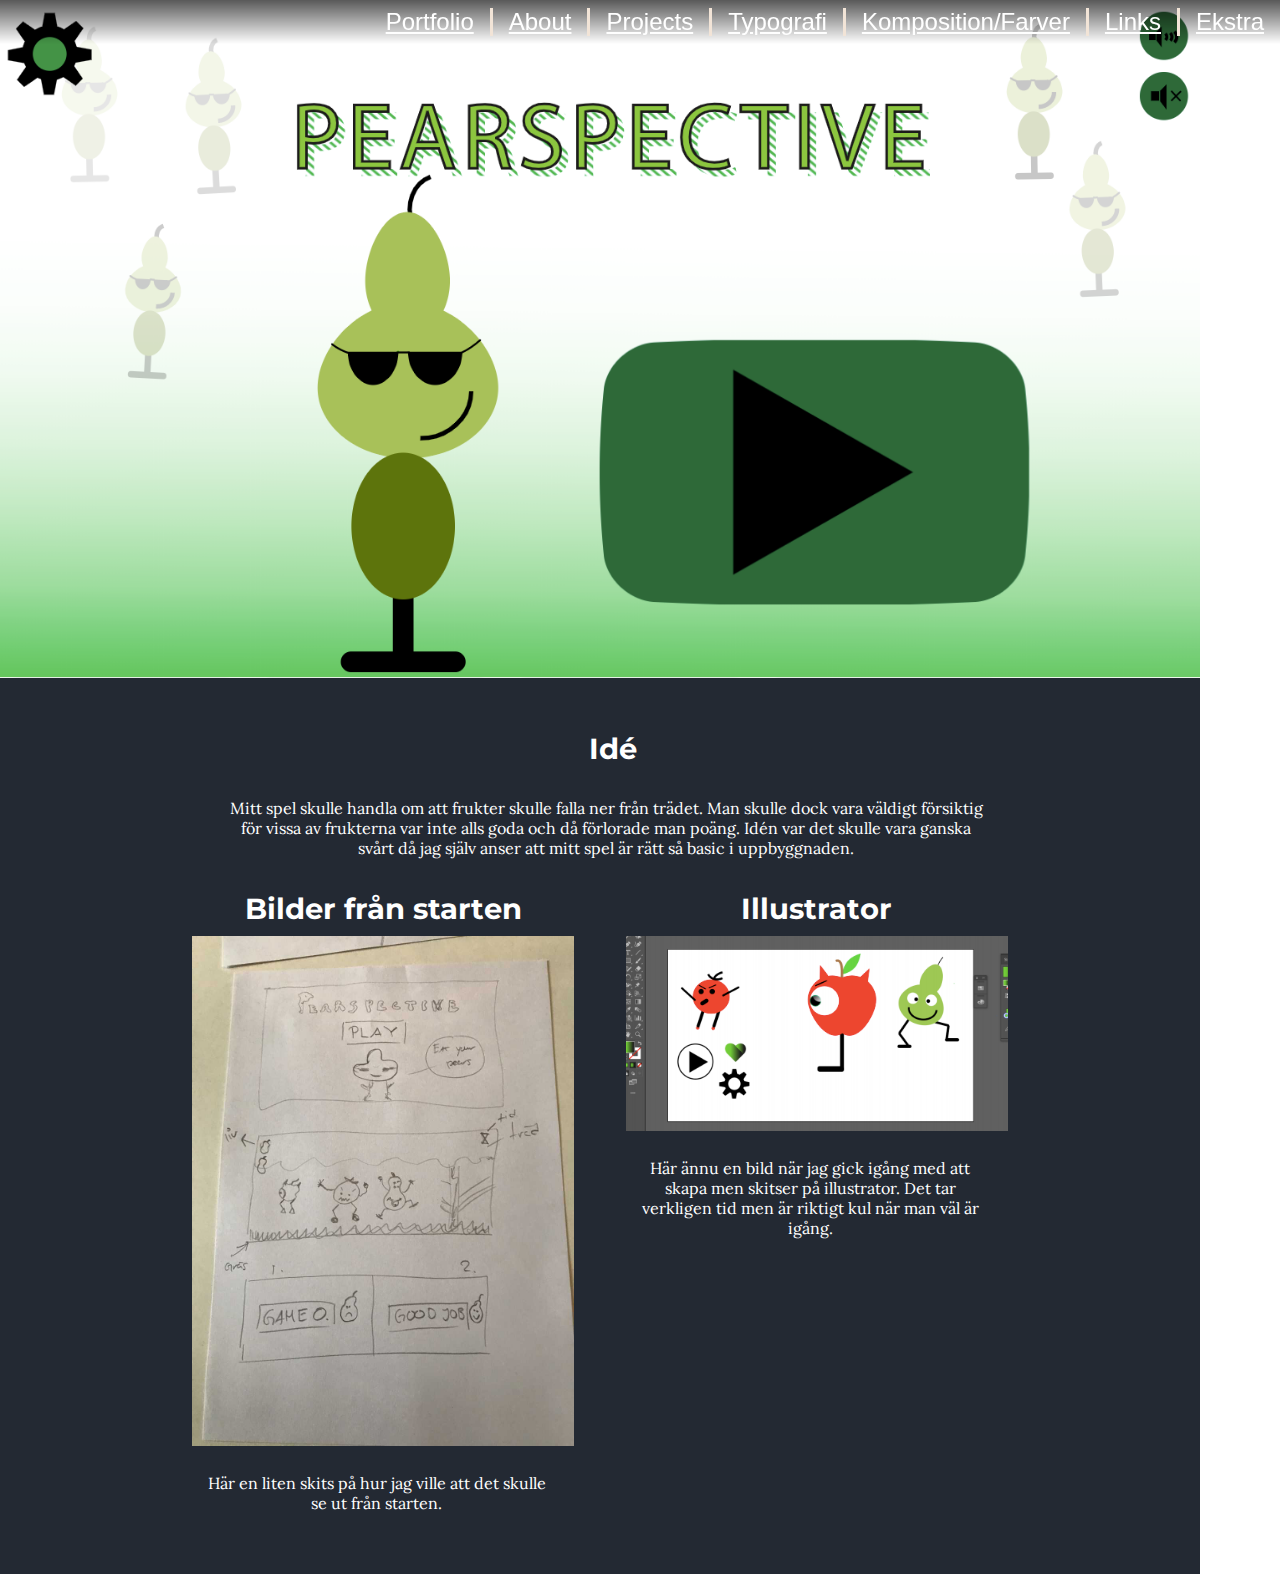
==== anima_dok.html @ 9ce1fdd4 "Fredag" ====
<!DOCTYPE html>
<html lang="da">

<head>
    <meta charset="utf-8">
    <meta name="viewport" content="width=device-width, initial-scale=1.0">
    <title>animation</title>
    <link rel="stylesheet" href="style.css">
    <link href="https://fonts.googleapis.com/css?family=Lora|Montserrat&display=swap" rel="stylesheet">

</head>

<body class="animation">
    <header>
        <nav>
            <a href="#splash">Portfolio</a>

            <a href="index.html">About</a>

            <a href="#eksempler">Projects</a>

            <a href="#typografi">Typografi</a>

            <a href="#komposition_farver">Komposition/Farver</a>

            <a href="#links">Links</a>

            <a href="#ekstra">Ekstra</a>



        </nav>
    </header>




    <section id="spillet">
        <div id="startspillet">
            <a href="http://127.0.0.1:51051/index.html"><img src="fyrasplash/anime.png" alt="animation"></a>
        </div>

    </section>
    <section id="beskrivelse">
        <div id="sectionwrapper">
            <div id="ide">
                <h2>Idé</h2>
                <p>Mitt spel skulle handla om att frukter skulle falla ner från trädet. Man skulle dock vara väldigt försiktig för vissa av frukterna var inte alls goda och då förlorade man poäng. Idén var det skulle vara ganska svårt då jag själv anser att mitt spel är rätt så basic i uppbyggnaden. </p>
            </div>
        </div>
        <div id="sectionwrapper">
            <div id="pitch">
                <h2>Bilder från starten</h2>
                <img src="doku/spil.jpeg">
                <p>Här en liten skits på hur jag ville att det skulle se ut från starten. </p>
            </div>
            <div id="maalgruppebeskrivelse">
                <h2>Illustrator</h2>
                <img src="doku/animacion.png">
                <p>Här ännu en bild när jag gick igång med att skapa men skitser på illustrator. Det tar verkligen tid men är riktigt kul när man väl är igång. </p>
            </div>
        </div>
    </section>
</body>

</html>
---- style.css ----
* {
    box-sizing: border-box;
}


body {
    margin: 0;
    /*background-color: aqua;*/

}



img {
    width: 100%;

}

figure {
    margin: 0;
}

/* GÖR SÅ ATT DET HELA TRYCKS IN */

section,
footer {
    max-width: 1200px;
    margin: 0 auto;
}



/* SLUT PÅ DET */

header {
    position: fixed;
    top: 0;
}

@font-face {
    font-family: 'Mukta', sans-serif;
    font-family: 'Roboto', sans-serif;

}




/*** GENERELLA INSTÄLLNINGAR ***/


/*********menu*********/

/* unvisited link */
header nav a:link {
    color: white;
}

/* visited link */
header nav a:visited {
    color: darkgrey;
}

/* mouse over link */
header nav a:hover {
    color: black;
}

/* selected link */
header nav a:active {
    color: black;
}

header {
    position: fixed;
    background: linear-gradient(to bottom, rgba(0, 0, 0, 0.65) 0%, rgba(0, 0, 0, 0) 100%);
    width: 100%;
}

header nav {
    display: flex;
    flex-direction: column;
    align-items: flex-end;
    font-size: 2rem;
    margin: 1rem 1.5rem;

}

header nav a {
    font-size: 1.5rem;
    font-family: 'Mukta', sans-serif;
    margin: 0.25rem 0;
    padding: 0.25rem 0;
}

@media only screen and (min-width:1200px) {
    header {
        /*background-color: rgba(2, 2, 2, 2, 2);*/
    }



    header nav {
        flex-direction: row;
        justify-content: flex-end;
        margin: 0.5rem;
    }

    header nav a {
        font-size: 1.5rem;
        margin: 0 0.5rem;
        padding: 0 1rem 0 0;
        border-right: 0.2rem solid #f2e4d7;
    }

    header nav a:last-child {
        border-right: none;
        padding: 0;
    }
}

/****************************  Menu slut  ****************************/



/** ALLA DIVS MED COL HAR PADDING **/
.col {
    padding: 15px;
}

/*** SLUT ********/


/**** SPLASH BILLDEN ***/


#splash {
    width: 100vw;
    height: 100vh;
    max-width: none;
    background-image: url(Billede1.png);
    background-size: cover;
    background-position: 55% 0%;
}


/**** SLUT ***/


/*** OM MIG SEKTIONEN ***/




#om .sectionwrapper {
    display: flex;
    flex-wrap: wrap;
}


#om .col {
    flex-grow: 2;
    flex-basis: 600px;
}

.pic {
    flex-grow: 1;
    flex-basis: 300px;
}

#om {
    background-color: lightgray;

}



#eksempler .sectionwrapper {
    display: flex;
    flex-wrap: wrap;

}

#eksempler .col {
    flex-grow: 1;
    flex-basis: 550px;
    /* child */
    display: flex;
    flex-direction: column;
    justify-content: space-between;
}

#eksempler {
    background-color: lightgray;

}

#typografi .sectionwrapper {
    display: flex;
    flex-wrap: wrap;
}

#typografi img {
    width: 100%;
}

#typografi .col_wide {
    flex-grow: 3;
    flex-basis: 300px;
}

#typografi .top {
    display: flex;
    flex-direction: row-reverse;
    flex-wrap: wrap-reverse;


}

#typografi .image {
    flex-grow: 1;
    flex-basis: 300px;
    flex-wrap: wrap;
    padding: 10px;
    margin: 10px;
}

#typografi .txt {
    flex-grow: 1;
    flex-basis: 300px;
    padding: 10px;
    margin: 10px;
}

#typografi .bottom {
    display: flex;
    flex-wrap: wrap;
    padding: 10px;
    margin: 10px;


}

#typografi .col_narrow {
    flex-grow: 1;
    flex-basis: 300px;
    padding: 10px;
    margin: 10px;
}

#typografi {
    background-color: #BE9F86;
}

#komposition_farver .sectionwrapper {
    display: flex;
    flex-wrap: wrap;

}

#komposition_farver .col_wide {
    /* child */
    flex-grow: 1;
    flex-basis: 750px;
    /* parent*/
    display: flex;

}



#komposition_farver .content {
    flex-direction: column;
    flex-basis: 400px;
    padding: 10px;
    margin: 10px;

}

.space {
    padding: 10px;
    margin: 10px;
}

.space2 {
    padding: 10px;
    margin: 10px;
}

.space3 {
    padding: 10px;
    margin: 10px;
}

.space4 {
    padding: 10px;
    margin: 10px;
}

.space5 {
    padding: 10px;
    margin: 10px;
}




#komposition_farver .colors {
    flex-direction: column;
    flex-basis: 200px;
    padding: 10px;
    margin: 10px;



}

#komposition_farver .col_narrow {
    flex-grow: 1;
    flex-basis: 250px;
    padding: 10px;
    margin: 10px;

}


#komposition_farver {
    background-color: beige;
}

#links .sectionwrapper {
    display: flex;
    flex-wrap: wrap;
    padding: 10px;
}



#links {
    background-color: #BE9F86;
    font-family: 'mukta';
}

#links a:hover {
    color: white;
    background-color: sandybrown;

}

#ekstra .sectionwrapper {
    display: flex;
    flex-wrap: wrap;
    justify-content: center;
}

#ekstra {
    background-color: beige;
}


#ekstra .content {
    flex-basis: 300px;

}


p {
    font-family: 'mukta';
    font-size: 1rem;
    padding: 10px;
    margin: 10px;
}


/*.colors {
    display: flex;
    justify-content: space-between;
    flex-wrap: wrap;
    margin-top: 100px;
    margin-bottom: 100px;
    margin-left: 80px;
    margin-right: 80px;

}*/

.colorbox {
    height: 200px;
    width: 200px;
}

.colorbox2 {
    height: 80px;
    width: 80px;
}

.color1 {
    background-color: #BE9F86;
}

.color2 {
    background-color: #D76B2B;
}

.color3 {
    background-color: #BD4D1C;
}

.color4 {
    background-color: #F2C3B7;
}

.color5 {
    background-color: #700D03;
}



.hone {
    font-size: 2rem;
    font-family: 'Roboto', sans-serif;
    color: #1d1d1d;
    text-transform: uppercase;
    padding: 10px;
}

h1 {
    font-size: 3rem;
    font-family: 'Roboto', sans-serif;
    color: #1d1d1d;
    text-transform: uppercase;
    padding: 10px;
    margin: 10px;
}

h2 {
    font-size: 2rem;
    font-family: 'Roboto', sans-serif;
    color: #1d1d1d;
    padding: 10px;
    margin: 10px;

}

h3 {
    font-size: 1.2rem;
    font-family: 'Mukta', sans-serif;
    color: #1d1d1d;
    font-weight: 900;
    padding: 10px;
    margin: 10px;
    font-weight: bold;

}



h4 {
    font-size: 1rem;
    font-family: 'Mukta', sans-serif;
    color: #BD4D1C;
    padding: 20px;
    margin: 10px;
}




/*** ANIMATIONS DOKUMENT START **/


.animation h2 {
    color: white;
    font-size: 1.8rem;
    margin: 0vw;
    font-family: 'Montserrat', sans-serif;
    font-weight: bold;
    text-align: center;
}

.animation h3 {
    color: white;
    font-size: 1.2rem;
    margin: 0.5vw 0.5vw 0.5vw 0vw;
    font-family: 'Montserrat', sans-serif;

}

.animation p {
    color: white;
    font-size: 1rem;
    margin: 1vw 1vw 1vw 0vw;
    font-family: 'Lora', sans-serif;
}

#spillet {
    background-color: #232933;
    margin: 0vw;
    padding: 0vw;
}

#startspillet {
    margin: 0vw;
    padding: 0vw;

}

#beskrivelse {
    background-color: #232933;
    margin: 0vw 0vw;
    padding: 3vw 15vw;
    /**outline: 0.2px solid #FB9136;**/
}

#beskrivelse #sectionwrapper {
    display: flex;
    flex-wrap: wrap;
    text-align: center;

}

#beskrivelse #pitch {
    flex-grow: 1;
    flex-basis: 200px;
    margin: 0vw 2vw 0vw 0vw;
}

#beskrivelse #maalgruppebeskrivelse {
    flex-grow: 1;
    flex-basis: 200px;
    margin: 0vw 0vw 0vw 2vw;
}

/*#beskrivelse #medlemmer, {
    flex-grow: 1;
    flex-basis: 200px;
    margin: 0vw 2vw 0vw 0vw;
} */

#beskrivelse #ide {
    flex-grow: 1;
    flex-basis: 200px;
    margin: 0vw 0vw 0vw 2vw;
}


/**** UX DOKUMENTATION ***/


.galleri h2 {
    color: white;
    font-size: 1.8rem;
    margin: 0vw;
    font-family: 'Montserrat', sans-serif;
    font-weight: bold;
    text-align: center;
}

.galleri h3 {
    color: white;
    font-size: 1.2rem;
    margin: 0.5vw 0.5vw 0.5vw 0vw;
    font-family: 'Montserrat', sans-serif;

}

.galleri p {
    color: white;
    font-size: 1rem;
    margin: 1vw 1vw 1vw 0vw;
    font-family: 'Lora', sans-serif;
}

#prototyp {
    background-color: #232933;
    margin: 0vw;
    padding: 0vw;
}

#startprototyp {
    margin: 0vw;
    padding: 0vw;

}

#beskrivelsen {
    background-color: #232933;
    margin: 0vw 0vw;
    padding: 3vw 15vw;
    /**outline: 0.2px solid #FB9136;**/
}

#beskrivelsen #sectionwrappern {
    display: flex;
    flex-wrap: wrap;
    text-align: center;

}

#beskrivelsen #pitchn {
    flex-grow: 1;
    flex-basis: 200px;
    margin: 0vw 2vw 0vw 0vw;
}

#beskrivelsen #maalgruppebeskrivelsen {
    flex-grow: 1;
    flex-basis: 200px;
    margin: 0vw 0vw 0vw 2vw;
}

/*#beskrivelse #medlemmer, {
    flex-grow: 1;
    flex-basis: 200px;
    margin: 0vw 2vw 0vw 0vw;
} */

#beskrivelsen #iden {
    flex-grow: 1;
    flex-basis: 200px;
    margin: 0vw 0vw 0vw 2vw;
}


/** SLUT UX DOK ***/















/*.sectionwrapper {
    display: flex;
    flex-wrap: wrap;
    padding: 10px;

} */







/*** MEDIA QUERY FÖR MINA PROJECTS ***/



@media only screen and (min-width: 800px) {
    #eksempler .col {
        flex-basis: 200px;
    }

}
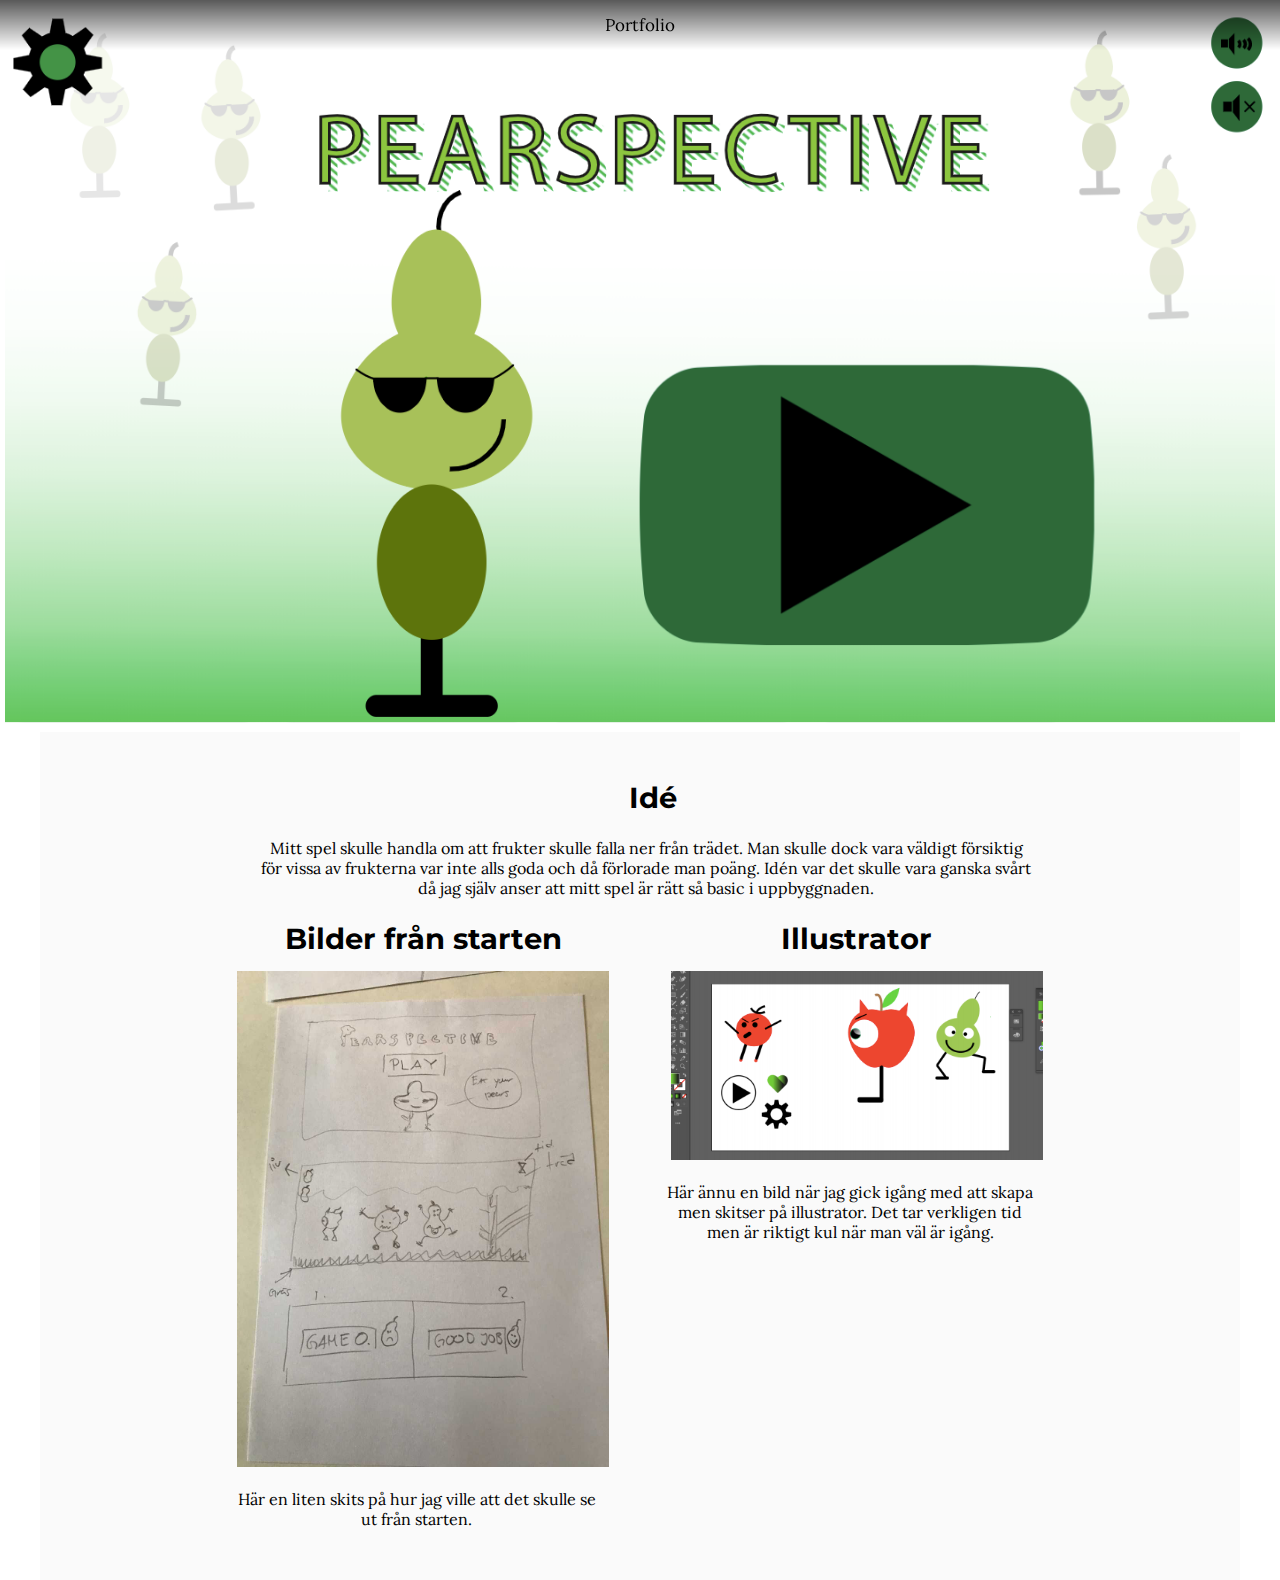
==== commit acf52931: "tisdag" ====
--- a/anima_dok.html
+++ b/anima_dok.html
@@ -12,24 +12,23 @@
 
 <body class="animation">
     <header>
-        <nav>
-            <a href="#splash">Portfolio</a>
-
-            <a href="index.html">About</a>
-
-            <a href="#eksempler">Projects</a>
-
-            <a href="#typografi">Typografi</a>
-
-            <a href="#komposition_farver">Komposition/Farver</a>
-
-            <a href="#links">Links</a>
-
-            <a href="#ekstra">Ekstra</a>
+        <div class="topnav">
+            <nav>
+                <a href="index.html">Portfolio</a>
 
 
+            </nav>
+        </div>
+        <!--burger menu-->
+        <div class="burgermenu">
+            <nav>
+                <div id="menuknap">☰</div>
+                <ul id="menu" class="hidden">
+                    <li><a href="index.html">Portfolio</a></li>
 
-        </nav>
+                </ul>
+            </nav>
+        </div>
     </header>
 
 
@@ -61,6 +60,8 @@
             </div>
         </div>
     </section>
+    <script src="script.js"></script>
+    <footer></footer>
 </body>
 
 </html>
--- a/style.css
+++ b/style.css
@@ -5,7 +5,6 @@
 
 body {
     margin: 0;
-    /*background-color: aqua;*/
 
 }
 
@@ -13,6 +12,7 @@
 
 img {
     width: 100%;
+    padding: 5px;
 
 }
 
@@ -20,8 +20,59 @@
     margin: 0;
 }
 
+font-family: 'Lora',
+serif;
+font-family: 'Montserrat',
+sans-serif;
+
+
+
+p {
+    font-family: 'Lora', serif;
+    font-size: 1rem;
+    padding: 10px;
+    margin: 10px;
+}
+
+/** MELLANRUM PÅ LINKS TEXTEN **/
+
+li {
+    padding: 5px;
+    margin: 5px;
+
+}
+
+/**** SLUT PÅ LINKS TEXT ***/
+
+h1 {
+    font-size: 2.5rem;
+    font-family: 'Montserrat'sans-serif;
+    color: #1d1d1d;
+    text-transform: uppercase;
+    padding: 10px;
+    margin: 10px;
+}
+
+h2 {
+    font-size: 2rem;
+    font-family: 'Montserrat'sans-serif;
+    color: #1d1d1d;
+    padding: 10px;
+    margin: 10px;
+
+}
+
+h3 {
+    font-size: 1.2rem;
+    font-family: 'Montserrat'sans-serif;
+    color: #1d1d1d;
+    padding: 10px;
+    margin: 10px;
+    font-weight: bold;
+
+}
+
 /* GÖR SÅ ATT DET HELA TRYCKS IN */
-
 section,
 footer {
     max-width: 1200px;
@@ -30,6 +81,7 @@
 
 
 
+
 /* SLUT PÅ DET */
 
 header {
@@ -37,13 +89,6 @@
     top: 0;
 }
 
-@font-face {
-    font-family: 'Mukta', sans-serif;
-    font-family: 'Roboto', sans-serif;
-
-}
-
-
 
 
 /*** GENERELLA INSTÄLLNINGAR ***/
@@ -51,71 +96,121 @@
 
 /*********menu*********/
 
-/* unvisited link */
-header nav a:link {
+
+.hidden {
+    display: none;
+}
+
+/*burger menu*/
+#menu .hidden {
+    display: none;
+    transform: scale(0);
+    transform: translateX(-100%);
+    opacity: 0;
+
+}
+
+a {
+    color: black;
+    text-decoration: none;
+    font-family: 'Lora', sans-serif;
+    font-size: 1rem;
+    color: #000000;
+    margin-bottom: 0;
+}
+
+
+#menu a {
+    line-height: 3rem;
+}
+
+#menu li {
+    padding-bottom: 1vw;
+    padding-top: 1vw;
+    border-bottom: 1px solid black;
+    margin-right: 70vw;
+}
+
+
+#menuknap {
+    display: flex;
+    display: inline-block;
+    left: 75vw;
+    font-size: 2rem;
+
+}
+
+#menu {
+    list-style-type: none;
+    transition: transform .3s;
+    transform-origin: center;
+}
+
+
+.burgermenu {
+    display: flex;
+    align-items: flex-end;
+    text-align: left;
+    justify-content: flex-end;
+    margin: 1vw 4vw;
+}
+
+
+
+
+
+@media only screen and (min-width: 700px) {
+
+    #menuknap {
+        display: none;
+    }
+
+    #menu.hidden {
+        transform: translateX(0);
+        opacity: 1;
+    }
+
+    #menu li {
+        display: inline-block;
+    }
+}
+
+/*************************************top menu**************************/
+.topnav {
+    background: linear-gradient(to bottom, rgba(0, 0, 0, 0.65) 0%, rgba(0, 0, 0, 0) 100%);
+    overflow: hidden;
+    justify-content: center;
+    display: flex;
+    width: 100vw;
+}
+
+/* Style the links inside the navigation bar */
+.topnav a {
+    font-family: 'Lora', sans-serif;
+    float: left;
+    color: #000000;
+    text-align: center;
+    padding: 14px 16px;
+    text-decoration: none;
+    font-size: 17px;
+    justify-content: center;
+    display: flex;
+}
+
+.topnav a:hover {
+    background: linear-gradient(to bottom, rgba(0, 0, 0, 0.65) 0%, rgba(0, 0, 0, 0) 100%);
+    color: black;
+}
+
+.topnav a.active {
+    background: linear-gradient(to bottom, rgba(0, 0, 0, 0.65) 0%, rgba(0, 0, 0, 0) 100%);
     color: white;
 }
 
-/* visited link */
-header nav a:visited {
-    color: darkgrey;
-}
-
-/* mouse over link */
-header nav a:hover {
-    color: black;
-}
-
-/* selected link */
-header nav a:active {
-    color: black;
-}
-
-header {
-    position: fixed;
-    background: linear-gradient(to bottom, rgba(0, 0, 0, 0.65) 0%, rgba(0, 0, 0, 0) 100%);
-    width: 100%;
-}
-
-header nav {
-    display: flex;
-    flex-direction: column;
-    align-items: flex-end;
-    font-size: 2rem;
-    margin: 1rem 1.5rem;
-
-}
-
-header nav a {
-    font-size: 1.5rem;
-    font-family: 'Mukta', sans-serif;
-    margin: 0.25rem 0;
-    padding: 0.25rem 0;
-}
-
-@media only screen and (min-width:1200px) {
-    header {
-        /*background-color: rgba(2, 2, 2, 2, 2);*/
-    }
-
-
-
-    header nav {
-        flex-direction: row;
-        justify-content: flex-end;
-        margin: 0.5rem;
-    }
-
-    header nav a {
-        font-size: 1.5rem;
-        margin: 0 0.5rem;
-        padding: 0 1rem 0 0;
-        border-right: 0.2rem solid #f2e4d7;
-    }
-
-    header nav a:last-child {
-        border-right: none;
-        padding: 0;
+
+@media only screen and (max-width: 700px) {
+    .topnav {
+        display: none;
     }
 }
 
@@ -136,9 +231,9 @@
 
 #splash {
     width: 100vw;
-    height: 100vh;
+    height: 90vh;
     max-width: none;
-    background-image: url(Billede1.png);
+    background-image: url(splash.jpg);
     background-size: cover;
     background-position: 55% 0%;
 }
@@ -169,7 +264,7 @@
 }
 
 #om {
-    background-color: lightgray;
+    background-color: #fafafa;
 
 }
 
@@ -191,277 +286,28 @@
 }
 
 #eksempler {
-    background-color: lightgray;
-
-}
-
-#typografi .sectionwrapper {
-    display: flex;
-    flex-wrap: wrap;
-}
-
-#typografi img {
-    width: 100%;
-}
-
-#typografi .col_wide {
-    flex-grow: 3;
-    flex-basis: 300px;
-}
-
-#typografi .top {
-    display: flex;
-    flex-direction: row-reverse;
-    flex-wrap: wrap-reverse;
-
-
-}
-
-#typografi .image {
-    flex-grow: 1;
-    flex-basis: 300px;
+    background-color: #fafafa;
+
+}
+
+
+#links .sectionwrapper {
+    display: flex;
     flex-wrap: wrap;
     padding: 10px;
-    margin: 10px;
-}
-
-#typografi .txt {
-    flex-grow: 1;
-    flex-basis: 300px;
-    padding: 10px;
-    margin: 10px;
-}
-
-#typografi .bottom {
-    display: flex;
-    flex-wrap: wrap;
-    padding: 10px;
-    margin: 10px;
-
-
-}
-
-#typografi .col_narrow {
-    flex-grow: 1;
-    flex-basis: 300px;
-    padding: 10px;
-    margin: 10px;
-}
-
-#typografi {
-    background-color: #BE9F86;
-}
-
-#komposition_farver .sectionwrapper {
-    display: flex;
-    flex-wrap: wrap;
-
-}
-
-#komposition_farver .col_wide {
-    /* child */
-    flex-grow: 1;
-    flex-basis: 750px;
-    /* parent*/
-    display: flex;
-
-}
-
-
-
-#komposition_farver .content {
-    flex-direction: column;
-    flex-basis: 400px;
-    padding: 10px;
-    margin: 10px;
-
-}
-
-.space {
-    padding: 10px;
-    margin: 10px;
-}
-
-.space2 {
-    padding: 10px;
-    margin: 10px;
-}
-
-.space3 {
-    padding: 10px;
-    margin: 10px;
-}
-
-.space4 {
-    padding: 10px;
-    margin: 10px;
-}
-
-.space5 {
-    padding: 10px;
-    margin: 10px;
-}
-
-
-
-
-#komposition_farver .colors {
-    flex-direction: column;
-    flex-basis: 200px;
-    padding: 10px;
-    margin: 10px;
-
-
-
-}
-
-#komposition_farver .col_narrow {
-    flex-grow: 1;
-    flex-basis: 250px;
-    padding: 10px;
-    margin: 10px;
-
-}
-
-
-#komposition_farver {
-    background-color: beige;
-}
-
-#links .sectionwrapper {
-    display: flex;
-    flex-wrap: wrap;
-    padding: 10px;
 }
 
 
 
 #links {
-    background-color: #BE9F86;
-    font-family: 'mukta';
+    background-color: #fafafa;
 }
 
 #links a:hover {
     color: white;
-    background-color: sandybrown;
-
-}
-
-#ekstra .sectionwrapper {
-    display: flex;
-    flex-wrap: wrap;
-    justify-content: center;
-}
-
-#ekstra {
-    background-color: beige;
-}
-
-
-#ekstra .content {
-    flex-basis: 300px;
-
-}
-
-
-p {
-    font-family: 'mukta';
-    font-size: 1rem;
-    padding: 10px;
-    margin: 10px;
-}
-
-
-/*.colors {
-    display: flex;
-    justify-content: space-between;
-    flex-wrap: wrap;
-    margin-top: 100px;
-    margin-bottom: 100px;
-    margin-left: 80px;
-    margin-right: 80px;
-
-}*/
-
-.colorbox {
-    height: 200px;
-    width: 200px;
-}
-
-.colorbox2 {
-    height: 80px;
-    width: 80px;
-}
-
-.color1 {
-    background-color: #BE9F86;
-}
-
-.color2 {
-    background-color: #D76B2B;
-}
-
-.color3 {
-    background-color: #BD4D1C;
-}
-
-.color4 {
-    background-color: #F2C3B7;
-}
-
-.color5 {
-    background-color: #700D03;
-}
-
-
-
-.hone {
-    font-size: 2rem;
-    font-family: 'Roboto', sans-serif;
-    color: #1d1d1d;
-    text-transform: uppercase;
-    padding: 10px;
-}
-
-h1 {
-    font-size: 3rem;
-    font-family: 'Roboto', sans-serif;
-    color: #1d1d1d;
-    text-transform: uppercase;
-    padding: 10px;
-    margin: 10px;
-}
-
-h2 {
-    font-size: 2rem;
-    font-family: 'Roboto', sans-serif;
-    color: #1d1d1d;
-    padding: 10px;
-    margin: 10px;
-
-}
-
-h3 {
-    font-size: 1.2rem;
-    font-family: 'Mukta', sans-serif;
-    color: #1d1d1d;
-    font-weight: 900;
-    padding: 10px;
-    margin: 10px;
-    font-weight: bold;
-
-}
-
-
-
-h4 {
-    font-size: 1rem;
-    font-family: 'Mukta', sans-serif;
-    color: #BD4D1C;
-    padding: 20px;
-    margin: 10px;
-}
-
+    background-color: #1d1d1d;
+
+}
 
 
 
@@ -469,7 +315,7 @@
 
 
 .animation h2 {
-    color: white;
+    color: black;
     font-size: 1.8rem;
     margin: 0vw;
     font-family: 'Montserrat', sans-serif;
@@ -478,7 +324,7 @@
 }
 
 .animation h3 {
-    color: white;
+    color: black;
     font-size: 1.2rem;
     margin: 0.5vw 0.5vw 0.5vw 0vw;
     font-family: 'Montserrat', sans-serif;
@@ -486,29 +332,29 @@
 }
 
 .animation p {
-    color: white;
+    color: black;
     font-size: 1rem;
     margin: 1vw 1vw 1vw 0vw;
     font-family: 'Lora', sans-serif;
 }
 
 #spillet {
-    background-color: #232933;
+    /*background-color: #232933; */
     margin: 0vw;
     padding: 0vw;
 }
 
 #startspillet {
-    margin: 0vw;
-    padding: 0vw;
+    width: 100vw;
+    /*margin: 0vw;
+    padding: 0vw;*/
 
 }
 
 #beskrivelse {
-    background-color: #232933;
-    margin: 0vw 0vw;
+    background-color: #fafafa;
+    margin: 0 auto;
     padding: 3vw 15vw;
-    /**outline: 0.2px solid #FB9136;**/
 }
 
 #beskrivelse #sectionwrapper {
@@ -530,11 +376,6 @@
     margin: 0vw 0vw 0vw 2vw;
 }
 
-/*#beskrivelse #medlemmer, {
-    flex-grow: 1;
-    flex-basis: 200px;
-    margin: 0vw 2vw 0vw 0vw;
-} */
 
 #beskrivelse #ide {
     flex-grow: 1;
@@ -547,7 +388,7 @@
 
 
 .galleri h2 {
-    color: white;
+    color: black;
     font-size: 1.8rem;
     margin: 0vw;
     font-family: 'Montserrat', sans-serif;
@@ -556,7 +397,7 @@
 }
 
 .galleri h3 {
-    color: white;
+    color: black;
     font-size: 1.2rem;
     margin: 0.5vw 0.5vw 0.5vw 0vw;
     font-family: 'Montserrat', sans-serif;
@@ -564,27 +405,28 @@
 }
 
 .galleri p {
-    color: white;
+    color: black;
     font-size: 1rem;
     margin: 1vw 1vw 1vw 0vw;
     font-family: 'Lora', sans-serif;
 }
 
 #prototyp {
-    background-color: #232933;
+    /*background-color: #fafafa;*/
     margin: 0vw;
     padding: 0vw;
 }
 
 #startprototyp {
+    width: 100vw;
     margin: 0vw;
     padding: 0vw;
 
 }
 
 #beskrivelsen {
-    background-color: #232933;
-    margin: 0vw 0vw;
+    background-color: #fafafa;
+    margin: 0 auto;
     padding: 3vw 15vw;
     /**outline: 0.2px solid #FB9136;**/
 }
@@ -625,28 +467,35 @@
 
 
 
-
-
-
-
-
-
-
-
-
-
-
-
-/*.sectionwrapper {
+/** FOOTER **/
+
+#footer #footer {
     display: flex;
     flex-wrap: wrap;
-    padding: 10px;
-
-} */
-
-
-
-
+    text-align: center;
+    justify-content: space-between;
+    padding: 25px;
+}
+
+#footer #socialmedia img {
+    width: 3rem;
+}
+
+#footer #socialmedia {
+    margin: 0 auto;
+    text-align: center;
+
+}
+
+#socialmedia {
+    flex-basis: 300px;
+
+
+}
+
+
+
+/** FOOTER SLUT **/
 
 
 
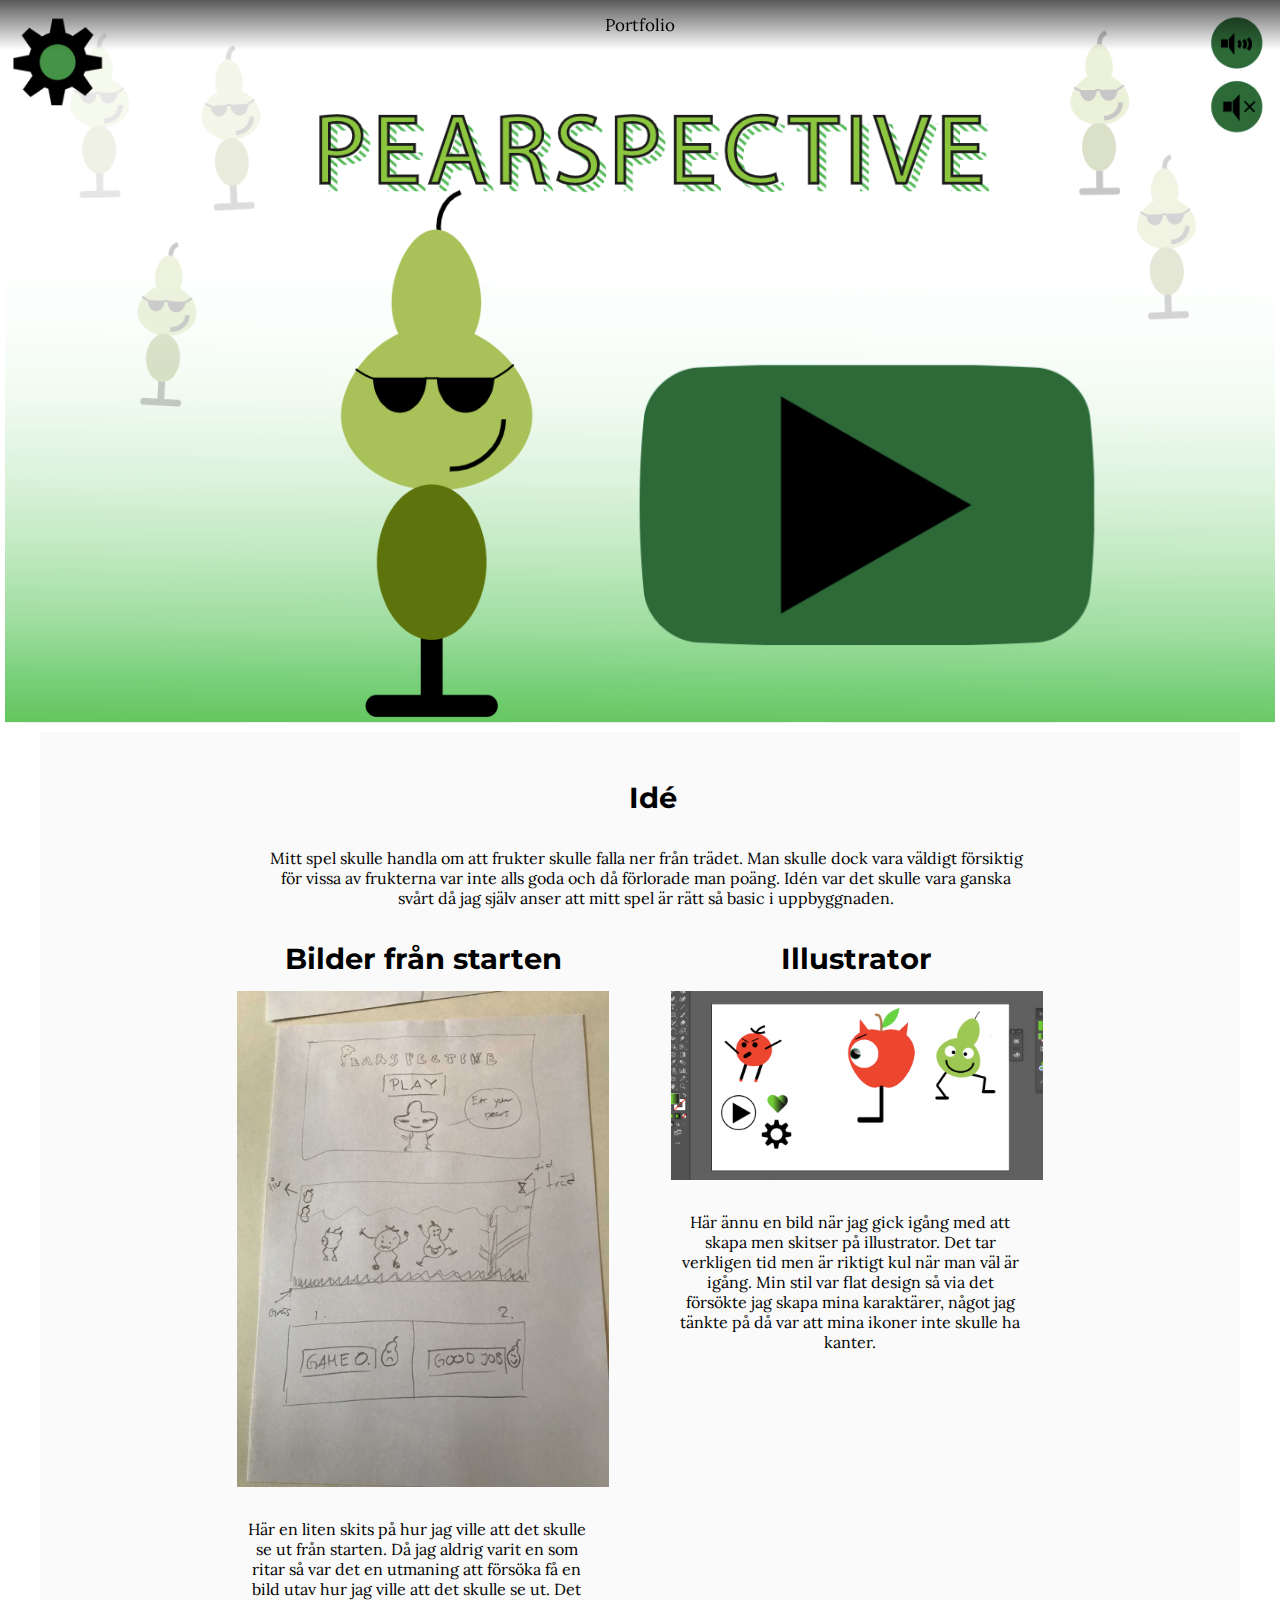
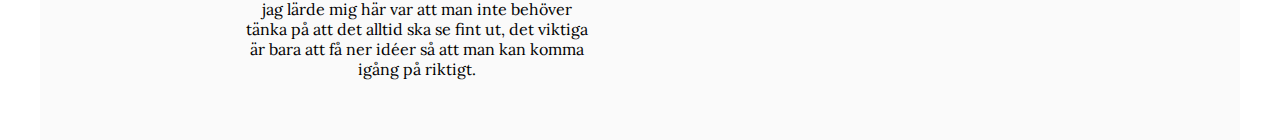
==== commit 26e0f1e8: "Tisdag part 2" ====
--- a/anima_dok.html
+++ b/anima_dok.html
@@ -36,7 +36,7 @@
 
     <section id="spillet">
         <div id="startspillet">
-            <a href="http://127.0.0.1:51051/index.html"><img src="fyrasplash/anime.png" alt="animation"></a>
+            <a href="http://besartbara.dk/kea/02-animation/spil/"><img src="fyrasplash/anime.png" alt="animation"></a>
         </div>
 
     </section>
@@ -47,16 +47,16 @@
                 <p>Mitt spel skulle handla om att frukter skulle falla ner från trädet. Man skulle dock vara väldigt försiktig för vissa av frukterna var inte alls goda och då förlorade man poäng. Idén var det skulle vara ganska svårt då jag själv anser att mitt spel är rätt så basic i uppbyggnaden. </p>
             </div>
         </div>
-        <div id="sectionwrapper">
+        <div id="sectionwrapper1">
             <div id="pitch">
                 <h2>Bilder från starten</h2>
-                <img src="doku/spil.jpeg">
-                <p>Här en liten skits på hur jag ville att det skulle se ut från starten. </p>
+                <img src="doku/spil.jpeg" alt="picture">
+                <p>Här en liten skits på hur jag ville att det skulle se ut från starten. Då jag aldrig varit en som ritar så var det en utmaning att försöka få en bild utav hur jag ville att det skulle se ut. Det jag lärde mig här var att man inte behöver tänka på att det alltid ska se fint ut, det viktiga är bara att få ner idéer så att man kan komma igång på riktigt. </p>
             </div>
             <div id="maalgruppebeskrivelse">
                 <h2>Illustrator</h2>
-                <img src="doku/animacion.png">
-                <p>Här ännu en bild när jag gick igång med att skapa men skitser på illustrator. Det tar verkligen tid men är riktigt kul när man väl är igång. </p>
+                <img src="doku/animacion.png" alt="picture">
+                <p>Här ännu en bild när jag gick igång med att skapa men skitser på illustrator. Det tar verkligen tid men är riktigt kul när man väl är igång. Min stil var flat design så via det försökte jag skapa mina karaktärer, något jag tänkte på då var att mina ikoner inte skulle ha kanter.</p>
             </div>
         </div>
     </section>
--- a/style.css
+++ b/style.css
@@ -20,19 +20,6 @@
     margin: 0;
 }
 
-font-family: 'Lora',
-serif;
-font-family: 'Montserrat',
-sans-serif;
-
-
-
-p {
-    font-family: 'Lora', serif;
-    font-size: 1rem;
-    padding: 10px;
-    margin: 10px;
-}
 
 /** MELLANRUM PÅ LINKS TEXTEN **/
 
@@ -43,34 +30,6 @@
 }
 
 /**** SLUT PÅ LINKS TEXT ***/
-
-h1 {
-    font-size: 2.5rem;
-    font-family: 'Montserrat'sans-serif;
-    color: #1d1d1d;
-    text-transform: uppercase;
-    padding: 10px;
-    margin: 10px;
-}
-
-h2 {
-    font-size: 2rem;
-    font-family: 'Montserrat'sans-serif;
-    color: #1d1d1d;
-    padding: 10px;
-    margin: 10px;
-
-}
-
-h3 {
-    font-size: 1.2rem;
-    font-family: 'Montserrat'sans-serif;
-    color: #1d1d1d;
-    padding: 10px;
-    margin: 10px;
-    font-weight: bold;
-
-}
 
 /* GÖR SÅ ATT DET HELA TRYCKS IN */
 section,
@@ -233,9 +192,9 @@
     width: 100vw;
     height: 90vh;
     max-width: none;
-    background-image: url(splash.jpg);
+    background-image: url(portfolio2.jpg);
     background-size: cover;
-    background-position: 55% 0%;
+    background-position: 12% 0%;
 }
 
 
@@ -290,6 +249,8 @@
 
 }
 
+/** LINKS */
+
 
 #links .sectionwrapper {
     display: flex;
@@ -306,6 +267,45 @@
 #links a:hover {
     color: white;
     background-color: #1d1d1d;
+
+}
+
+/** TEXT GREJER **/
+
+
+p {
+    font-family: 'lora', serif;
+    font-size: 1rem;
+    margin: 10px;
+    padding: 10px;
+}
+
+
+h1 {
+    font-size: 2.5rem;
+    font-family: 'Lora', sans-serif;
+    color: #1d1d1d;
+    text-transform: uppercase;
+    padding: 10px;
+    margin: 10px;
+}
+
+h2 {
+    font-size: 2rem;
+    font-family: 'Montserrat', sans-serif;
+    color: #1d1d1d;
+    padding: 10px;
+    margin: 10px;
+
+}
+
+h3 {
+    font-size: 1.2rem;
+    font-family: 'Montserrat', sans-serif;
+    color: #1d1d1d;
+    padding: 10px;
+    margin: 10px;
+    font-weight: bold;
 
 }
 
@@ -357,7 +357,8 @@
     padding: 3vw 15vw;
 }
 
-#beskrivelse #sectionwrapper {
+#beskrivelse #sectionwrapper,
+#beskrivelse #sectionwrapper1 {
     display: flex;
     flex-wrap: wrap;
     text-align: center;
@@ -431,7 +432,8 @@
     /**outline: 0.2px solid #FB9136;**/
 }
 
-#beskrivelsen #sectionwrappern {
+#beskrivelsen #sectionwrappern,
+#beskrivelsen #sectionwrappern1 {
     display: flex;
     flex-wrap: wrap;
     text-align: center;
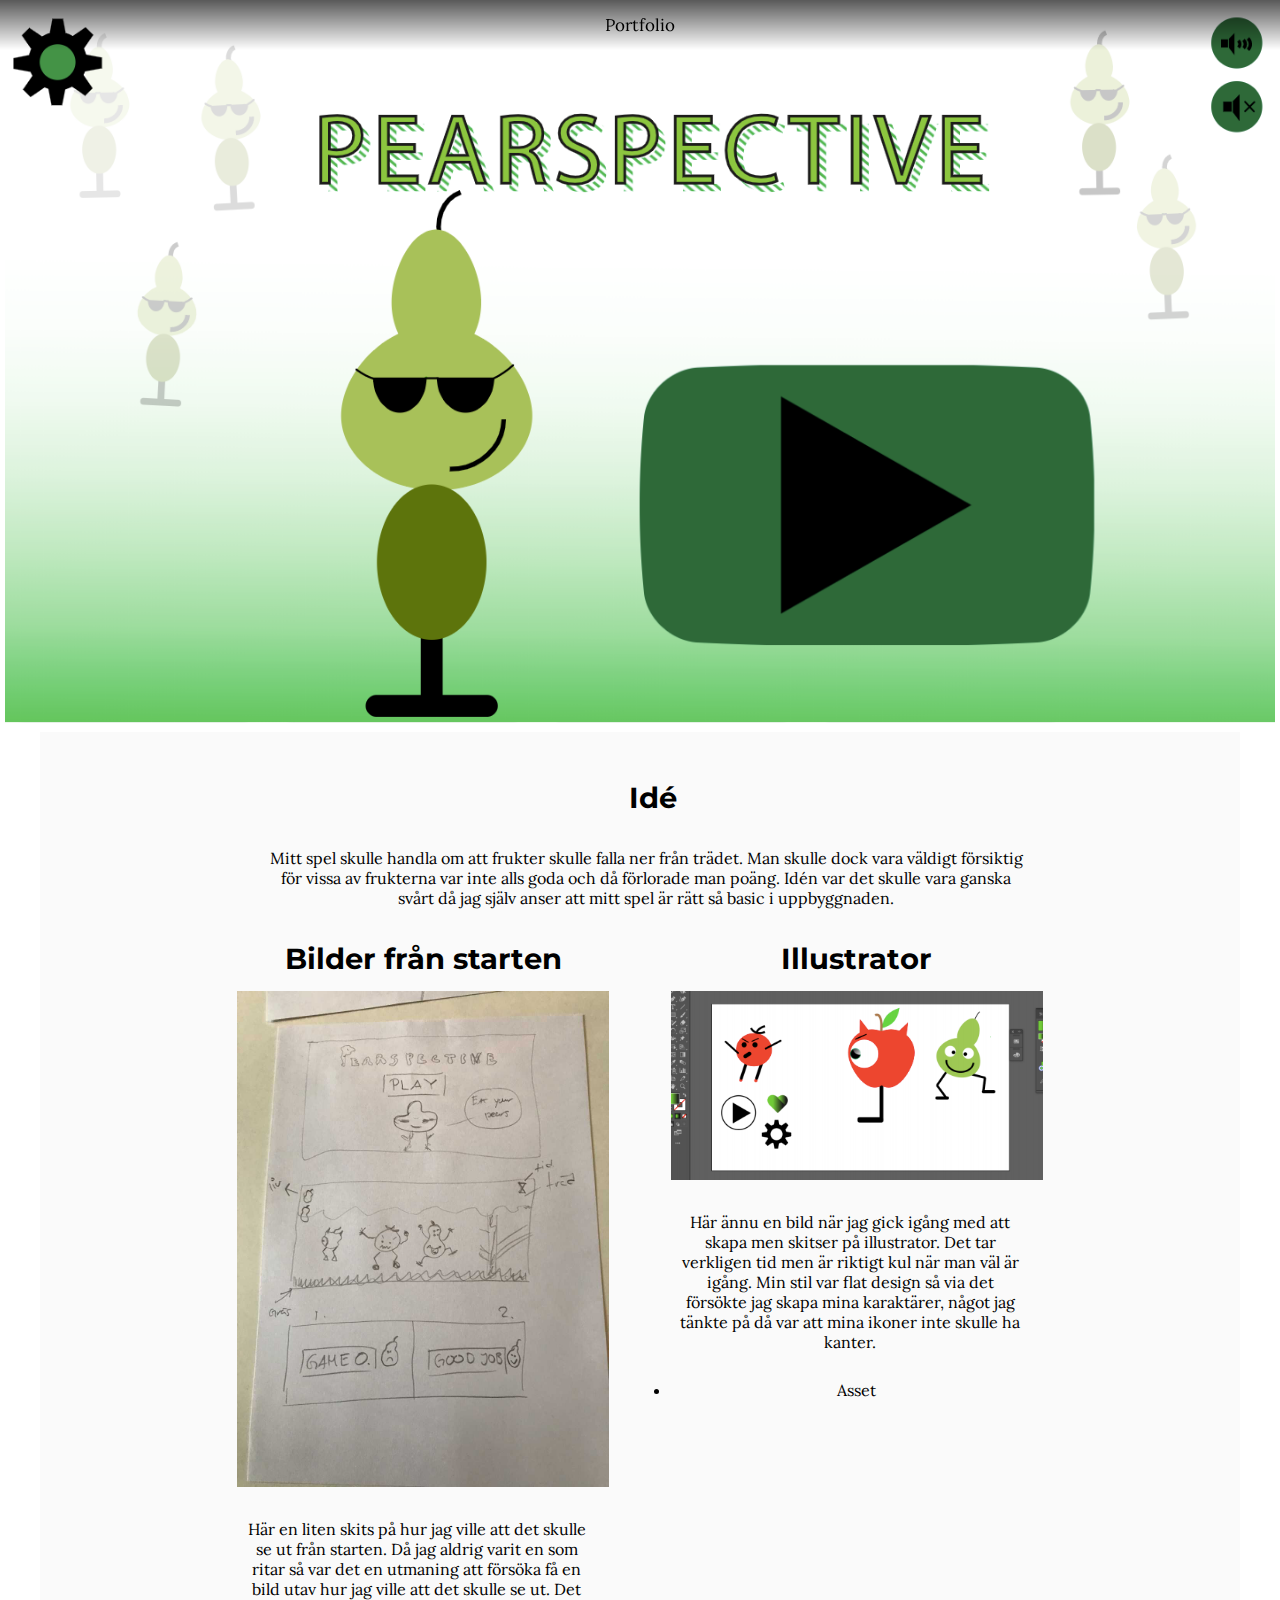
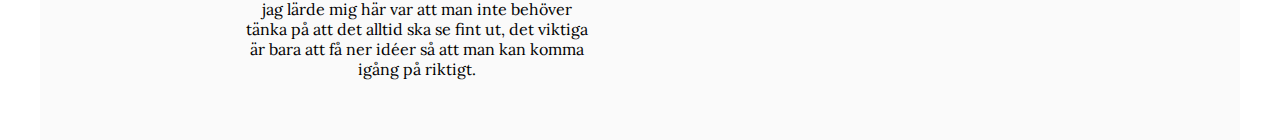
==== commit 84a28b17: "tisdag 15.43" ====
--- a/anima_dok.html
+++ b/anima_dok.html
@@ -57,6 +57,9 @@
                 <h2>Illustrator</h2>
                 <img src="doku/animacion.png" alt="picture">
                 <p>Här ännu en bild när jag gick igång med att skapa men skitser på illustrator. Det tar verkligen tid men är riktigt kul när man väl är igång. Min stil var flat design så via det försökte jag skapa mina karaktärer, något jag tänkte på då var att mina ikoner inte skulle ha kanter.</p>
+
+                <li> <a href="03_03_04_Animation_besartbara.pdf">Asset</a>
+                </li>
             </div>
         </div>
     </section>
--- a/style.css
+++ b/style.css
@@ -377,6 +377,16 @@
     margin: 0vw 0vw 0vw 2vw;
 }
 
+#maalgruppebeskrivelse li {
+    font-family: 'Lora', serif;
+}
+
+#maalgruppebeskrivelse a:hover {
+    color: white;
+    background-color: #1d1d1d;
+
+}
+
 
 #beskrivelse #ide {
     flex-grow: 1;
@@ -452,6 +462,16 @@
     margin: 0vw 0vw 0vw 2vw;
 }
 
+#maalgruppebeskrivelsen li {
+    font-family: 'lora', serif;
+}
+
+#maalgruppebeskrivelsen a:hover {
+    color: white;
+    background-color: #1d1d1d;
+
+}
+
 /*#beskrivelse #medlemmer, {
     flex-grow: 1;
     flex-basis: 200px;
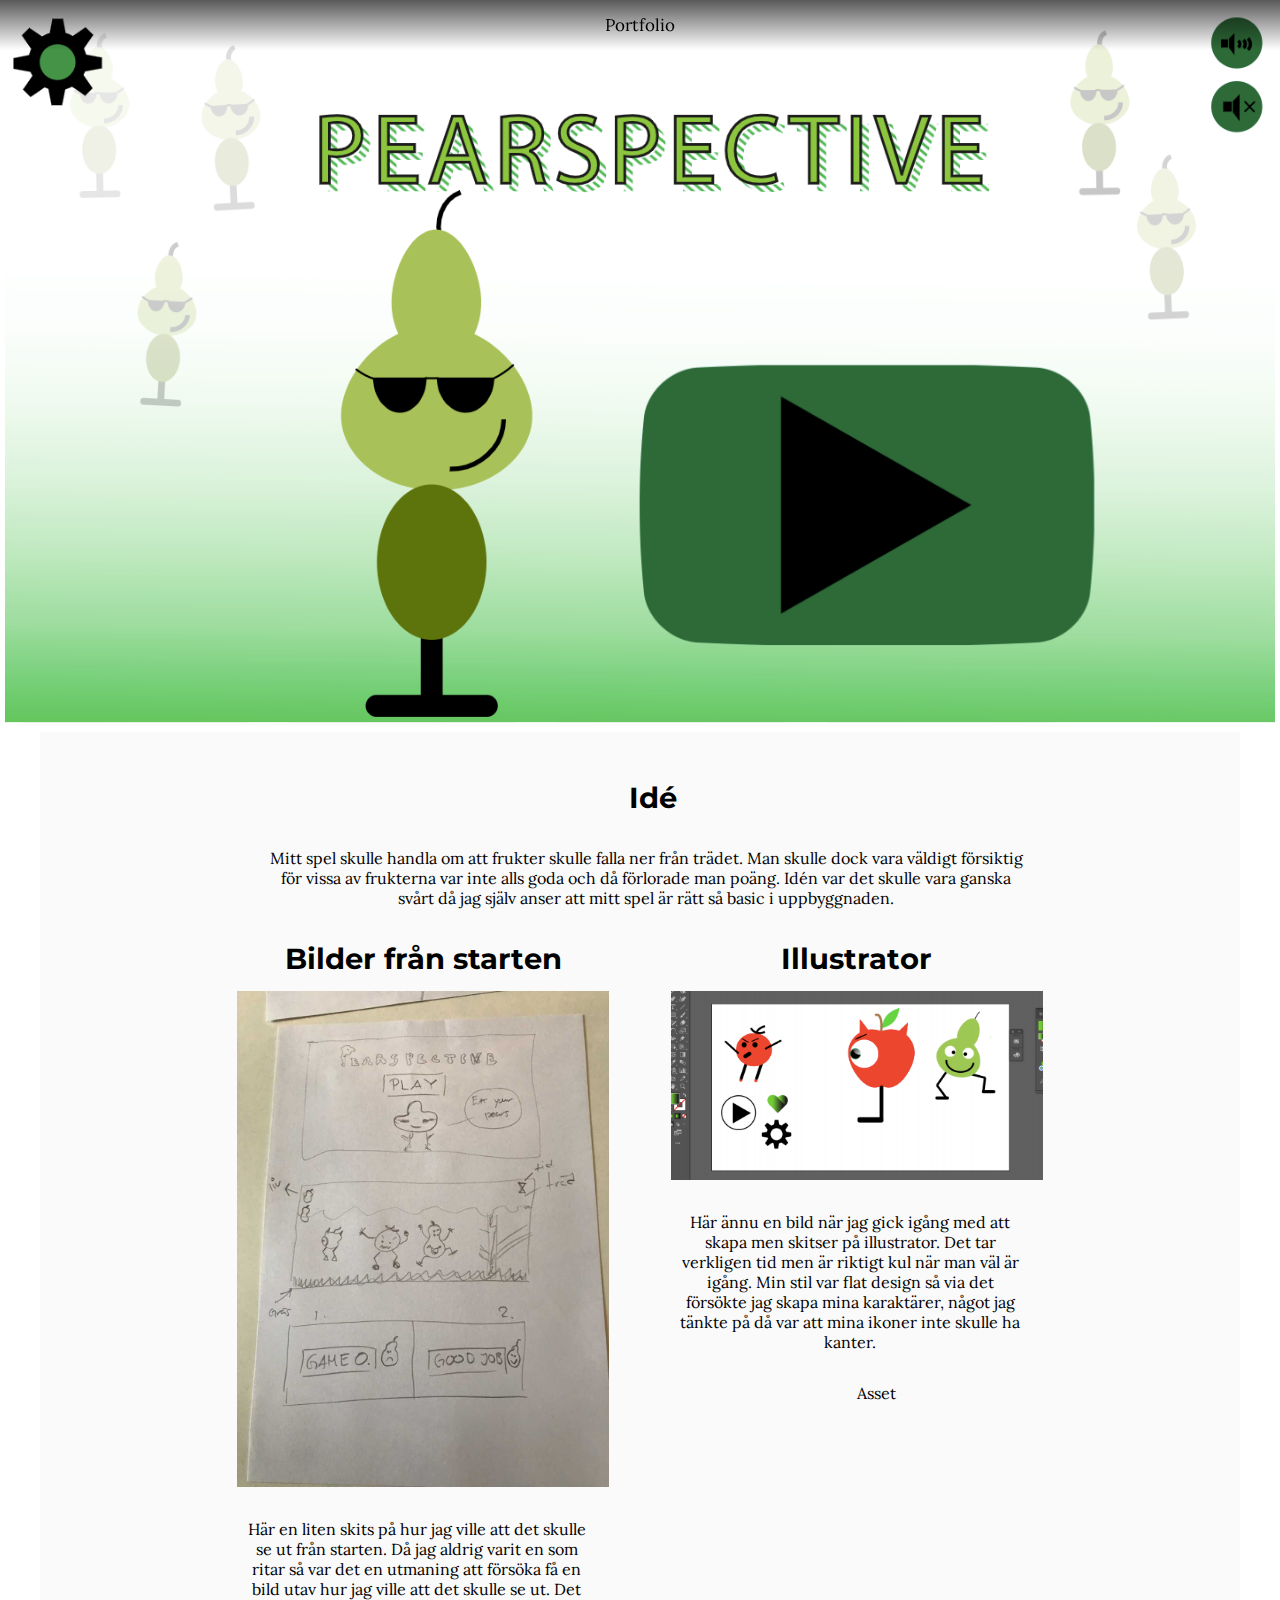
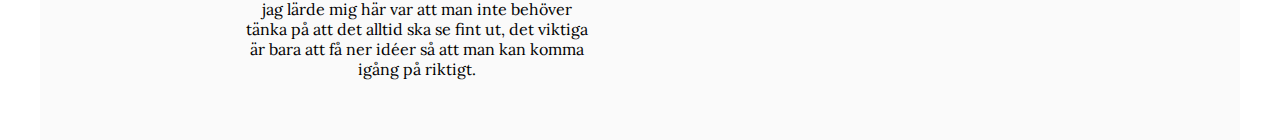
==== commit 2a64de18: "final" ====
--- a/anima_dok.html
+++ b/anima_dok.html
@@ -6,7 +6,7 @@
     <meta name="viewport" content="width=device-width, initial-scale=1.0">
     <title>animation</title>
     <link rel="stylesheet" href="style.css">
-    <link href="https://fonts.googleapis.com/css?family=Lora|Montserrat&display=swap" rel="stylesheet">
+    <link href="https://fonts.googleapis.com/css?family=Lora%7CMontserrat&display=swap" rel="stylesheet">
 
 </head>
 
@@ -58,8 +58,11 @@
                 <img src="doku/animacion.png" alt="picture">
                 <p>Här ännu en bild när jag gick igång med att skapa men skitser på illustrator. Det tar verkligen tid men är riktigt kul när man väl är igång. Min stil var flat design så via det försökte jag skapa mina karaktärer, något jag tänkte på då var att mina ikoner inte skulle ha kanter.</p>
 
-                <li> <a href="03_03_04_Animation_besartbara.pdf">Asset</a>
-                </li>
+                <ul>
+
+                    <li> <a href="03_03_04_Animation_besartbara.pdf">Asset</a>
+                    </li>
+                </ul>
             </div>
         </div>
     </section>
--- a/style.css
+++ b/style.css
@@ -387,6 +387,10 @@
 
 }
 
+#maalgruppebeskrivelse ul {
+    list-style: none;
+}
+
 
 #beskrivelse #ide {
     flex-grow: 1;
@@ -472,6 +476,10 @@
 
 }
 
+#maalgruppebeskrivelsen ul {
+    list-style: none;
+}
+
 /*#beskrivelse #medlemmer, {
     flex-grow: 1;
     flex-basis: 200px;
